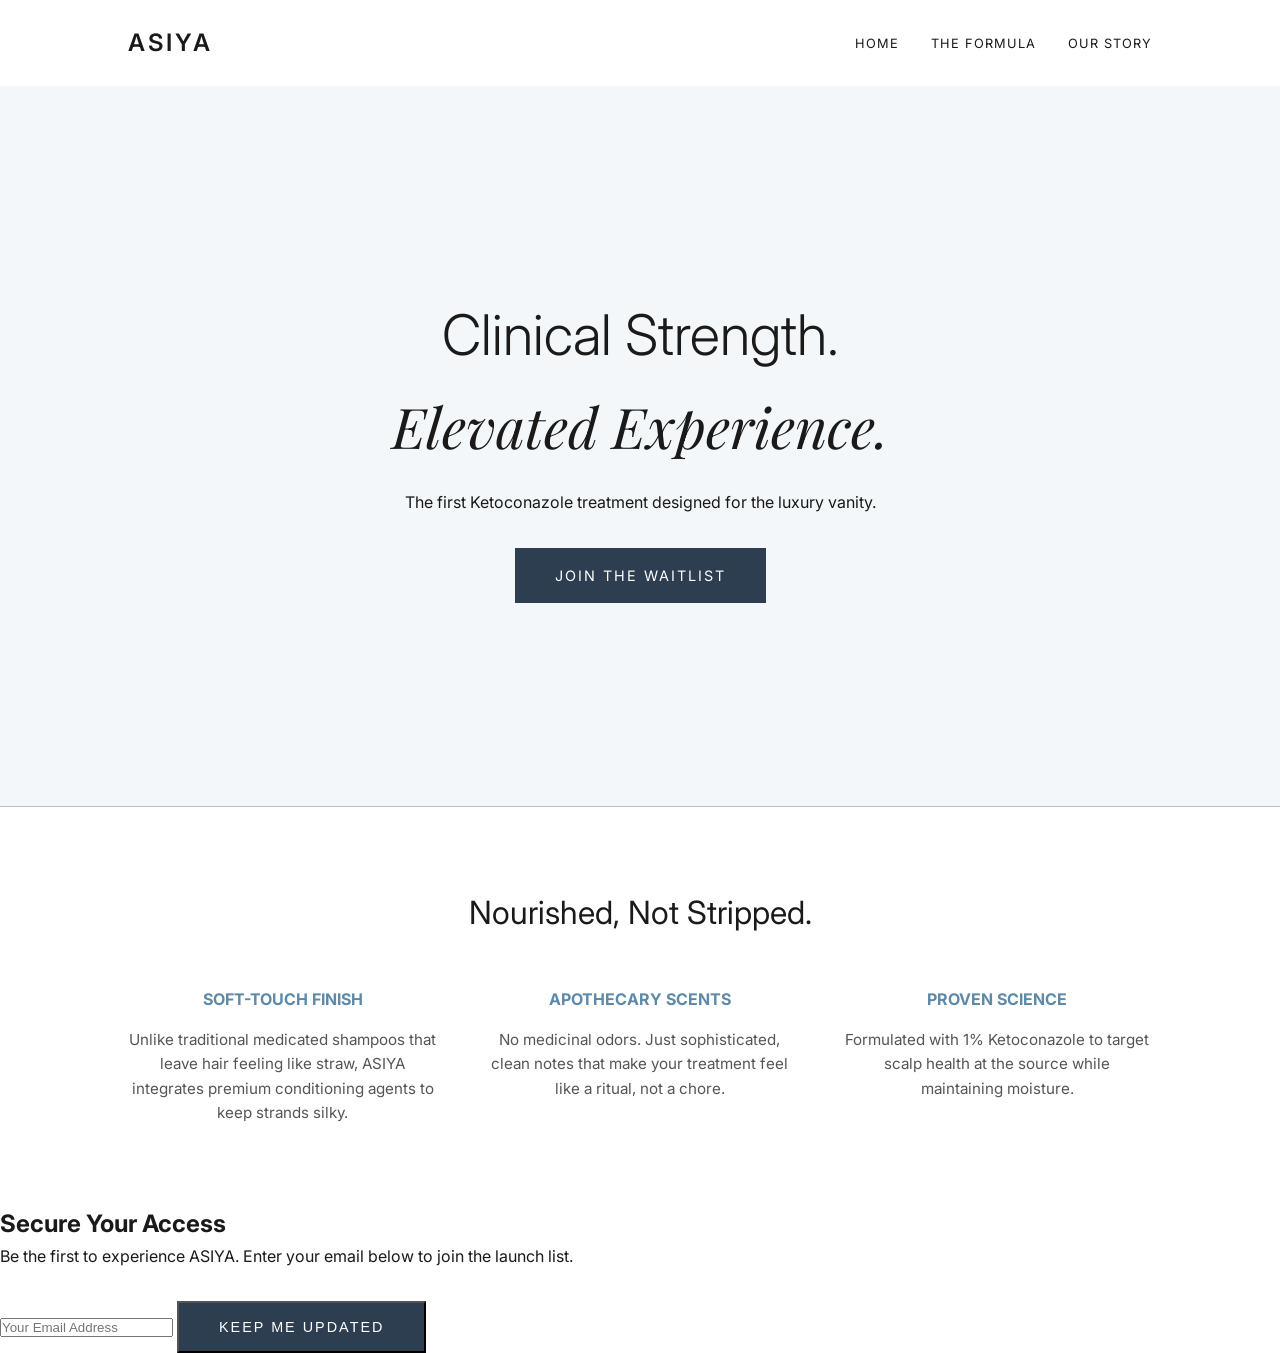
==== index.html @ 6ff74d75 "Update index.html" ====
<!DOCTYPE html>
<html lang="en">
<head>
    <meta charset="UTF-8">
    <meta name="viewport" content="width=device-width, initial-scale=1.0">
    <title>ASIYA | Medical Luxury Haircare</title>
    <link rel="stylesheet" href="css/style.css">
    <link rel="preconnect" href="https://fonts.googleapis.com">
    <link href="https://fonts.googleapis.com/css2?family=Inter:wght@300;400;600&family=Playfair+Display:ital,wght@1,600&display=swap" rel="stylesheet">
</head>
<body>
    <nav class="navbar">
        <div class="logo">ASIYA</div>
        <ul class="nav-links">
            <li><a href="index.html">Home</a></li>
            <li><a href="shop.html">The Formula</a></li>
            <li><a href="about.html">Our Story</a></li>
        </ul>
    </nav>

    <header class="hero">
        <div class="hero-content">
            <h1>Clinical Strength.<br><span class="italic">Elevated Experience.</span></h1>
            <p>The first Ketoconazole treatment designed for the luxury vanity.</p>
            <a href="#waitlist" class="btn">Join the Waitlist</a>
        </div>
    </header>

    <section class="value-prop">
        <div class="container">
            <h2>Nourished, Not Stripped.</h2>
            <div class="grid">
                <div class="card">
                    <h3>Soft-Touch Finish</h3>
                    <p>Unlike traditional medicated shampoos that leave hair feeling like straw, ASIYA integrates premium conditioning agents to keep strands silky.</p>
                </div>
                <div class="card">
                    <h3>Apothecary Scents</h3>
                    <p>No medicinal odors. Just sophisticated, clean notes that make your treatment feel like a ritual, not a chore.</p>
                </div>
                <div class="card">
                    <h3>Proven Science</h3>
                    <p>Formulated with 1% Ketoconazole to target scalp health at the source while maintaining moisture.</p>
                </div>
            </div>
        </div>
    </section>

    <section id="waitlist" class="waitlist-section">
        <div class="container">
            <h2>Secure Your Access</h2>
            <p>Be the first to experience ASIYA. Enter your email below to join the launch list.</p>
            <!-- Formspree: Create a free account at formspree.io and replace the ID below -->
            <form action="https://formspree.io/f/your-id-here" method="POST" class="waitlist-form">
                <input type="email" name="email" placeholder="Your Email Address" required>
                <button type="submit" class="btn">Keep Me Updated</button>
            </form>
        </div>
    </section>

    <script src="js/main.js"></script>
</body>
</html>
---- css/style.css ----
:root {
    --white: #FFFFFF;
    --ice-blue: #F4F7F9;
    --slate-blue: #2C3E50;
    --silver: #C0C0C0;
    --accent-blue: #5D8AA8;
    --text-main: #1A1A1A;
}

* {
    margin: 0;
    padding: 0;
    box-sizing: border-box;
}

body {
    font-family: 'Inter', sans-serif;
    color: var(--text-main);
    line-height: 1.6;
    background-color: var(--white);
}

.italic {
    font-family: 'Playfair Display', serif;
    font-style: italic;
}

/* Navbar */
.navbar {
    display: flex;
    justify-content: space-between;
    align-items: center;
    padding: 1.5rem 10%;
    background: var(--white);
    border-bottom: 1px solid var(--ice-blue);
    position: sticky;
    top: 0;
    z-index: 1000;
}

.logo {
    font-size: 1.5rem;
    font-weight: 600;
    letter-spacing: 3px;
}

.nav-links {
    list-style: none;
    display: flex;
    gap: 2rem;
}

.nav-links a {
    text-decoration: none;
    color: var(--text-main);
    text-transform: uppercase;
    font-size: 0.8rem;
    letter-spacing: 1px;
}

/* Hero Section */
.hero {
    height: 80vh;
    background-color: var(--ice-blue);
    display: flex;
    align-items: center;
    justify-content: center;
    text-align: center;
    border-bottom: 1px solid var(--silver);
}

.hero h1 {
    font-size: 3.5rem;
    font-weight: 300;
    margin-bottom: 1rem;
}

.btn {
    display: inline-block;
    padding: 1rem 2.5rem;
    background: var(--slate-blue);
    color: var(--white);
    text-decoration: none;
    margin-top: 2rem;
    text-transform: uppercase;
    font-size: 0.9rem;
    letter-spacing: 2px;
    transition: 0.3s ease;
}

.btn:hover {
    background: var(--accent-blue);
}

/* Value Prop Section */
.value-prop {
    padding: 5rem 10%;
    text-align: center;
}

.value-prop h2 {
    font-size: 2rem;
    margin-bottom: 3rem;
    font-weight: 400;
}

.grid {
    display: grid;
    grid-template-columns: repeat(auto-fit, minmax(250px, 1fr));
    gap: 3rem;
}

.card h3 {
    margin-bottom: 1rem;
    color: var(--accent-blue);
    text-transform: uppercase;
    font-size: 1rem;
}

.card p {
    font-size: 0.95rem;
    color: #555;
}
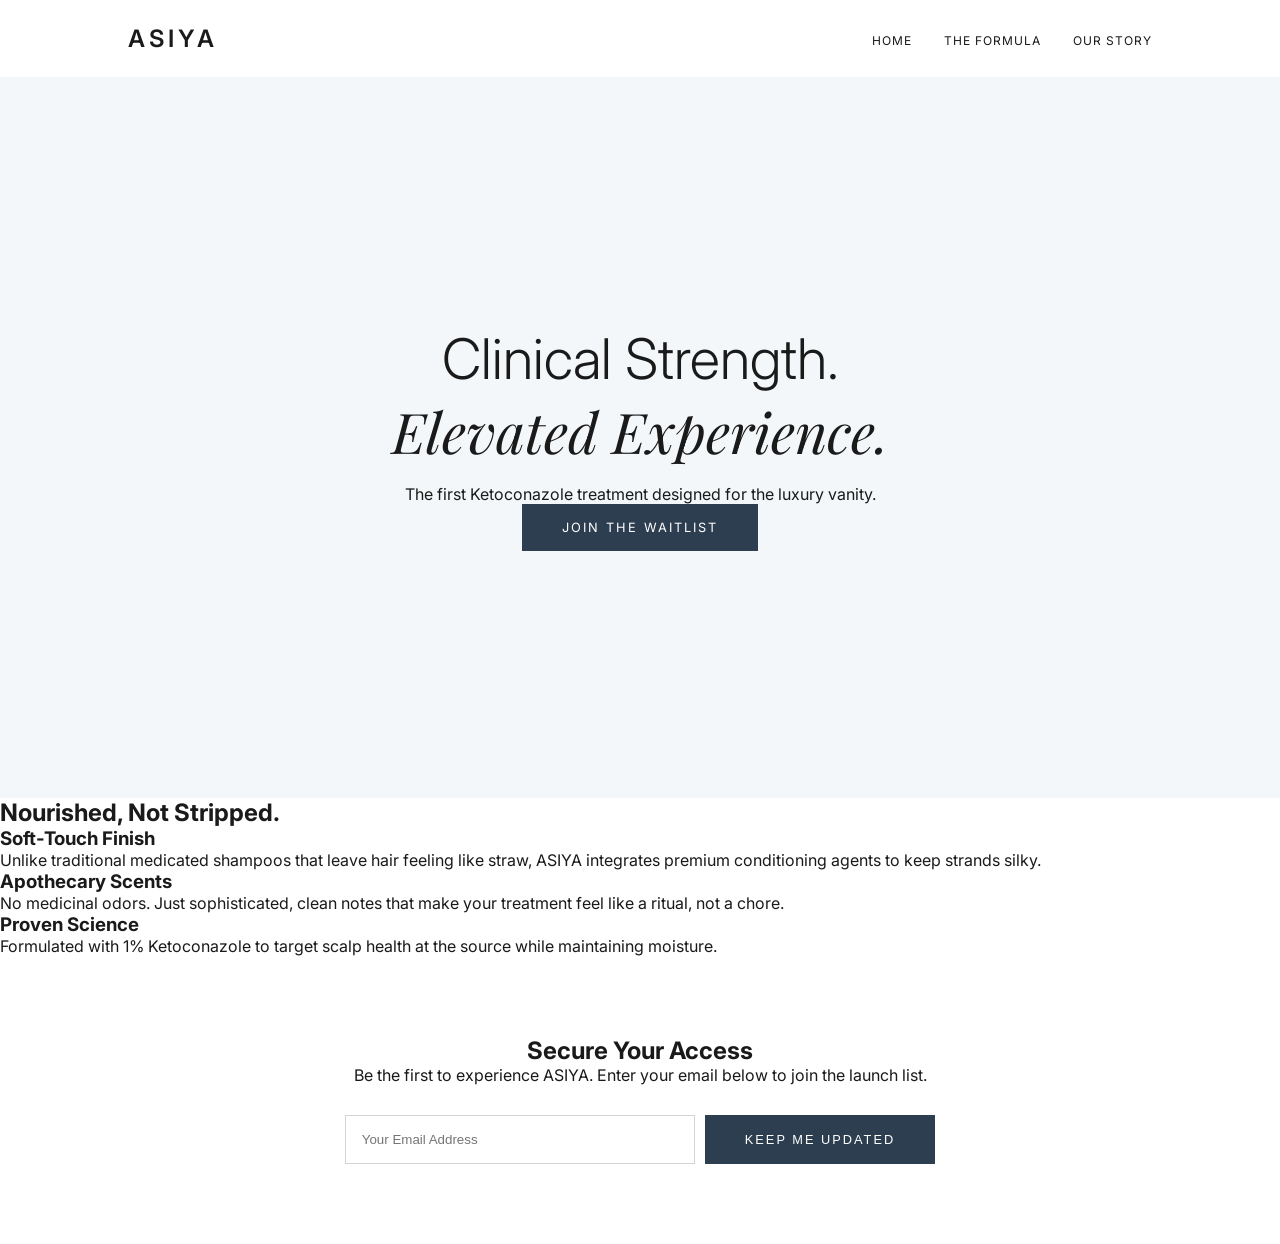
==== commit 78333691: "Update Formspree action URL in index.html" ====
--- a/index.html
+++ b/index.html
@@ -51,7 +51,7 @@
             <h2>Secure Your Access</h2>
             <p>Be the first to experience ASIYA. Enter your email below to join the launch list.</p>
             <!-- Formspree: Create a free account at formspree.io and replace the ID below -->
-            <form action="https://formspree.io/f/your-id-here" method="POST" class="waitlist-form">
+            <form action="https://formspree.io/f/xojrejgg" method="POST" class="waitlist-form">
                 <input type="email" name="email" placeholder="Your Email Address" required>
                 <button type="submit" class="btn">Keep Me Updated</button>
             </form>
--- a/css/style.css
+++ b/css/style.css
@@ -2,122 +2,45 @@
     --white: #FFFFFF;
     --ice-blue: #F4F7F9;
     --slate-blue: #2C3E50;
-    --silver: #C0C0C0;
+    --silver: #D1D5D8;
     --accent-blue: #5D8AA8;
     --text-main: #1A1A1A;
 }
 
-* {
-    margin: 0;
-    padding: 0;
-    box-sizing: border-box;
+* { margin: 0; padding: 0; box-sizing: border-box; }
+body { font-family: 'Inter', sans-serif; color: var(--text-main); scroll-behavior: smooth; }
+.italic { font-family: 'Playfair Display', serif; font-style: italic; }
+
+/* Navigation */
+.navbar {
+    display: flex; justify-content: space-between; align-items: center;
+    padding: 1.5rem 10%; background: var(--white);
+    border-bottom: 1px solid var(--ice-blue); position: sticky; top: 0; z-index: 1000;
 }
+.logo { font-size: 1.5rem; font-weight: 600; letter-spacing: 4px; }
+.nav-links { list-style: none; display: flex; gap: 2rem; }
+.nav-links a { text-decoration: none; color: var(--text-main); text-transform: uppercase; font-size: 0.75rem; letter-spacing: 1px; }
 
-body {
-    font-family: 'Inter', sans-serif;
-    color: var(--text-main);
-    line-height: 1.6;
-    background-color: var(--white);
-}
+/* Hero & General */
+.hero { height: 80vh; background-color: var(--ice-blue); display: flex; align-items: center; justify-content: center; text-align: center; }
+.hero h1 { font-size: 3.5rem; font-weight: 300; margin-bottom: 1rem; }
+.btn { display: inline-block; padding: 1rem 2.5rem; background: var(--slate-blue); color: var(--white); text-decoration: none; text-transform: uppercase; font-size: 0.8rem; letter-spacing: 2px; border: none; cursor: pointer; transition: 0.3s; }
+.btn:hover { background: var(--accent-blue); }
 
-.italic {
-    font-family: 'Playfair Display', serif;
-    font-style: italic;
-}
+/* Waitlist Form */
+.waitlist-section { padding: 80px 10%; text-align: center; background: var(--white); }
+.waitlist-form { margin-top: 30px; display: flex; justify-content: center; gap: 10px; }
+.waitlist-form input { padding: 1rem; width: 350px; border: 1px solid var(--silver); }
 
-/* Navbar */
-.navbar {
-    display: flex;
-    justify-content: space-between;
-    align-items: center;
-    padding: 1.5rem 10%;
-    background: var(--white);
-    border-bottom: 1px solid var(--ice-blue);
-    position: sticky;
-    top: 0;
-    z-index: 1000;
-}
+/* Product Page Layout */
+.product-grid { display: grid; grid-template-columns: 1fr 1fr; height: 90vh; align-items: center; }
+.apothecary-box { background: var(--ice-blue); height: 100%; display: flex; align-items: center; justify-content: center; color: var(--accent-blue); text-transform: uppercase; letter-spacing: 2px; font-size: 0.7rem; padding: 20px; text-align: center; border-right: 1px solid var(--silver); }
+.product-details { padding: 10%; }
+.eyebrow { color: var(--accent-blue); text-transform: uppercase; font-size: 0.7rem; letter-spacing: 2px; }
+.formula-type { margin: 10px 0; font-style: italic; color: #666; }
+.specs { list-style: none; margin: 30px 0; }
+.specs li { margin-bottom: 10px; font-weight: 300; }
 
-.logo {
-    font-size: 1.5rem;
-    font-weight: 600;
-    letter-spacing: 3px;
-}
-
-.nav-links {
-    list-style: none;
-    display: flex;
-    gap: 2rem;
-}
-
-.nav-links a {
-    text-decoration: none;
-    color: var(--text-main);
-    text-transform: uppercase;
-    font-size: 0.8rem;
-    letter-spacing: 1px;
-}
-
-/* Hero Section */
-.hero {
-    height: 80vh;
-    background-color: var(--ice-blue);
-    display: flex;
-    align-items: center;
-    justify-content: center;
-    text-align: center;
-    border-bottom: 1px solid var(--silver);
-}
-
-.hero h1 {
-    font-size: 3.5rem;
-    font-weight: 300;
-    margin-bottom: 1rem;
-}
-
-.btn {
-    display: inline-block;
-    padding: 1rem 2.5rem;
-    background: var(--slate-blue);
-    color: var(--white);
-    text-decoration: none;
-    margin-top: 2rem;
-    text-transform: uppercase;
-    font-size: 0.9rem;
-    letter-spacing: 2px;
-    transition: 0.3s ease;
-}
-
-.btn:hover {
-    background: var(--accent-blue);
-}
-
-/* Value Prop Section */
-.value-prop {
-    padding: 5rem 10%;
-    text-align: center;
-}
-
-.value-prop h2 {
-    font-size: 2rem;
-    margin-bottom: 3rem;
-    font-weight: 400;
-}
-
-.grid {
-    display: grid;
-    grid-template-columns: repeat(auto-fit, minmax(250px, 1fr));
-    gap: 3rem;
-}
-
-.card h3 {
-    margin-bottom: 1rem;
-    color: var(--accent-blue);
-    text-transform: uppercase;
-    font-size: 1rem;
-}
-
-.card p {
-    font-size: 0.95rem;
-    color: #555;
-}
+/* About Page */
+.about-content { padding: 100px 20%; text-align: center; line-height: 2; }
+.text-container h2 { margin-bottom: 40px; font-weight: 400; font-size: 2rem; }
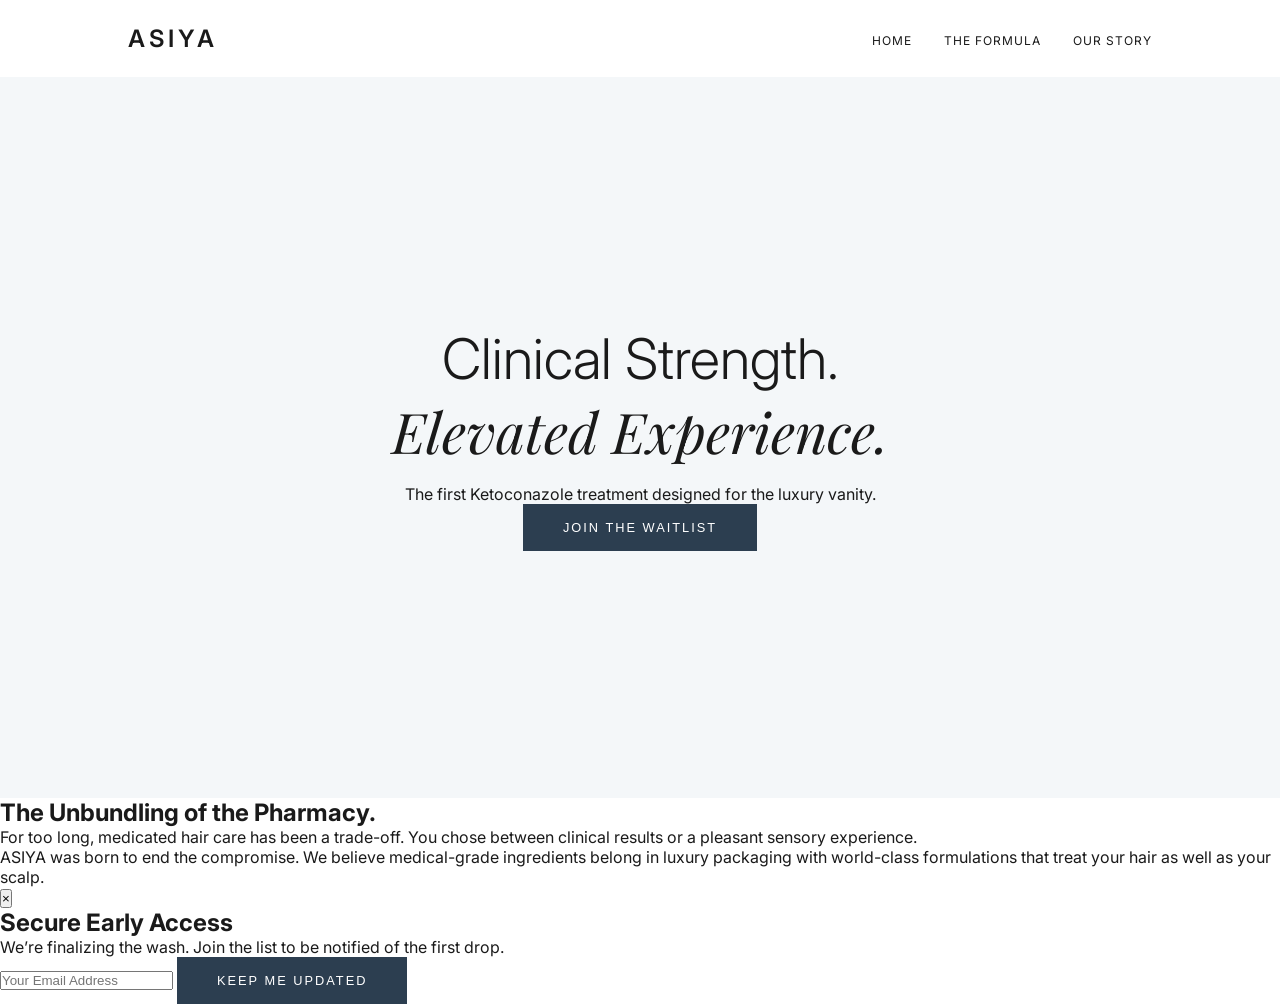
==== commit c5ee3fbf: "Update waitlist link to button and add integrated form Replaced the waitlist link with a button and " ====
--- a/index.html
+++ b/index.html
@@ -22,39 +22,31 @@
         <div class="hero-content">
             <h1>Clinical Strength.<br><span class="italic">Elevated Experience.</span></h1>
             <p>The first Ketoconazole treatment designed for the luxury vanity.</p>
-            <a href="#waitlist" class="btn">Join the Waitlist</a>
+            <button class="btn" id="openWaitlist">Join the Waitlist</button>
         </div>
     </header>
 
-    <section class="value-prop">
-        <div class="container">
-            <h2>Nourished, Not Stripped.</h2>
-            <div class="grid">
-                <div class="card">
-                    <h3>Soft-Touch Finish</h3>
-                    <p>Unlike traditional medicated shampoos that leave hair feeling like straw, ASIYA integrates premium conditioning agents to keep strands silky.</p>
-                </div>
-                <div class="card">
-                    <h3>Apothecary Scents</h3>
-                    <p>No medicinal odors. Just sophisticated, clean notes that make your treatment feel like a ritual, not a chore.</p>
-                </div>
-                <div class="card">
-                    <h3>Proven Science</h3>
-                    <p>Formulated with 1% Ketoconazole to target scalp health at the source while maintaining moisture.</p>
-                </div>
-            </div>
+    <section class="home-philosophy">
+        <div class="content-narrow text-center">
+            <h2>The Unbundling of the Pharmacy.</h2>
+            <p>For too long, medicated hair care has been a trade-off. You chose between clinical results or a pleasant sensory experience.</p>
+            <p>ASIYA was born to end the compromise. We believe medical-grade ingredients belong in luxury packaging with world-class formulations that treat your hair as well as your scalp.</p>
         </div>
     </section>
 
-    <section id="waitlist" class="waitlist-section">
-        <div class="container">
-            <h2>Secure Your Access</h2>
-            <p>Be the first to experience ASIYA. Enter your email below to join the launch list.</p>
-            <!-- Formspree: Create a free account at formspree.io and replace the ID below -->
-            <form action="https://formspree.io/f/xojrejgg" method="POST" class="waitlist-form">
-                <input type="email" name="email" placeholder="Your Email Address" required>
-                <button type="submit" class="btn">Keep Me Updated</button>
-            </form>
+    <!-- The Integrated Waitlist Form (Hidden by default) -->
+    <section id="waitlistForm" class="waitlist-integrated hidden">
+        <div class="container-narrow">
+            <div class="form-wrapper">
+                <button class="close-form" id="closeWaitlist">&times;</button>
+                <h2>Secure Early Access</h2>
+                <p>We’re finalizing the wash. Join the list to be notified of the first drop.</p>
+                <!-- Formspree ID goes here -->
+                <form action="https://formspree.io/f/your-id-here" method="POST" class="standard-form">
+                    <input type="email" name="email" placeholder="Your Email Address" required>
+                    <button type="submit" class="btn btn-full">Keep Me Updated</button>
+                </form>
+            </div>
         </div>
     </section>
 
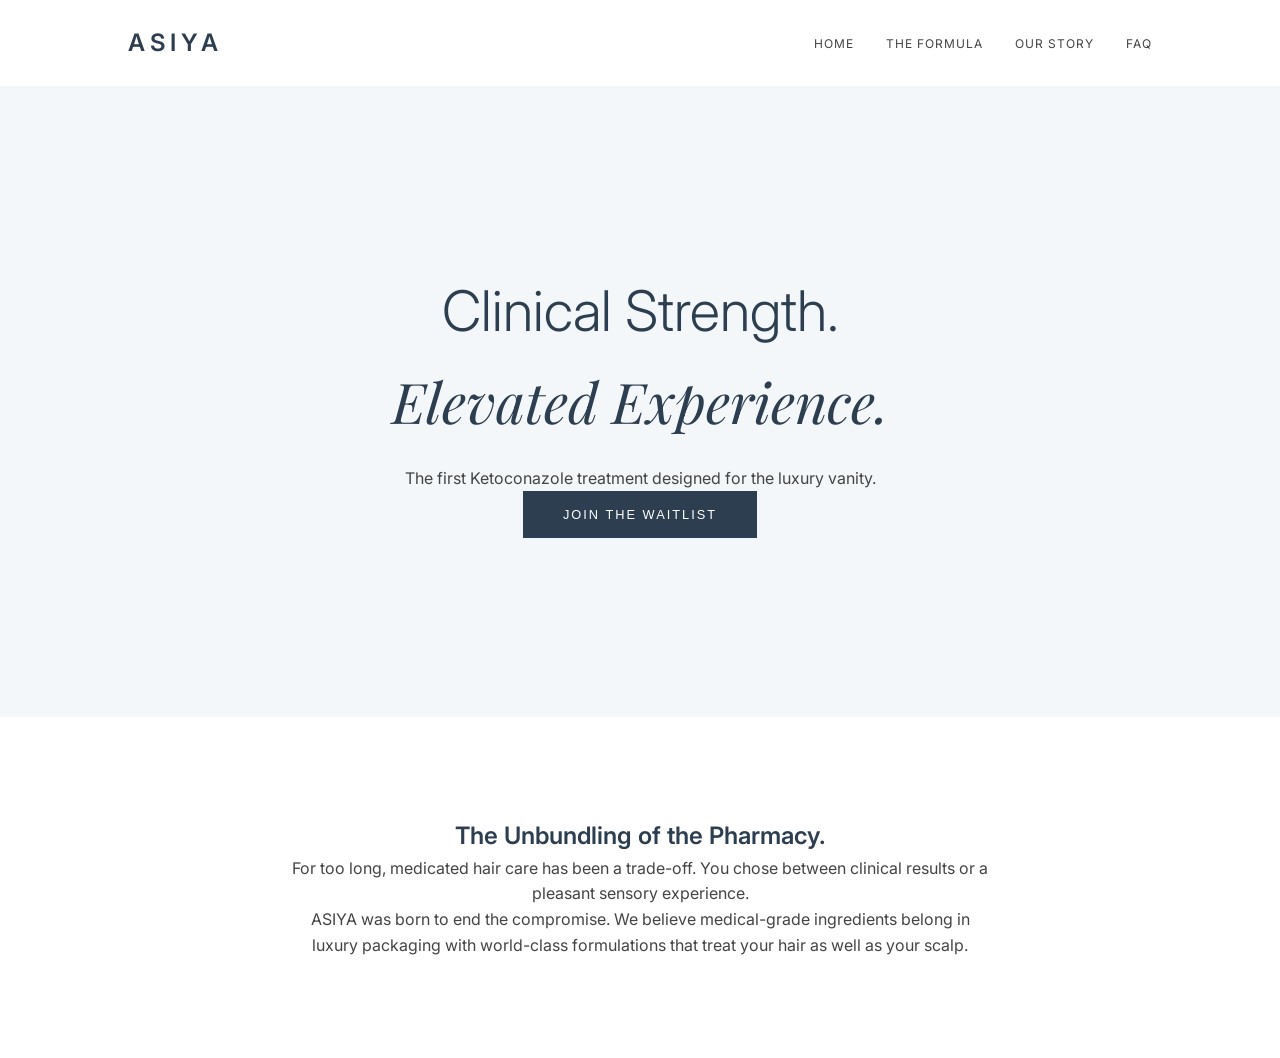
==== commit ccc8d856: "Fix broken image path, add missing favicon and FAQ nav links - Move images:product_01.png → images/p" ====
--- a/index.html
+++ b/index.html
@@ -5,6 +5,7 @@
     <meta name="viewport" content="width=device-width, initial-scale=1.0">
     <title>ASIYA | Medical Luxury Haircare</title>
     <link rel="stylesheet" href="css/style.css">
+    <link rel="icon" type="image/x-icon" href="favicon.ico">
     <link rel="preconnect" href="https://fonts.googleapis.com">
     <link href="https://fonts.googleapis.com/css2?family=Inter:wght@300;400;600&family=Playfair+Display:ital,wght@1,600&display=swap" rel="stylesheet">
 </head>
@@ -15,6 +16,7 @@
             <li><a href="index.html">Home</a></li>
             <li><a href="shop.html">The Formula</a></li>
             <li><a href="about.html">Our Story</a></li>
+            <li><a href="faq.html">FAQ</a></li>
         </ul>
     </nav>
 
--- a/css/style.css
+++ b/css/style.css
@@ -1,46 +1,274 @@
 :root {
     --white: #FFFFFF;
     --ice-blue: #F4F7F9;
-    --slate-blue: #2C3E50;
+    --slate-blue: #2C3E50; /* Primary Brand Blue */
+    --accent-blue: #5D8AA8;
     --silver: #D1D5D8;
-    --accent-blue: #5D8AA8;
-    --text-main: #1A1A1A;
-}
-
-* { margin: 0; padding: 0; box-sizing: border-box; }
-body { font-family: 'Inter', sans-serif; color: var(--text-main); scroll-behavior: smooth; }
-.italic { font-family: 'Playfair Display', serif; font-style: italic; }
+    --text-body: #444444;
+}
+
+/* Global Reset & Base */
+* {
+    margin: 0;
+    padding: 0;
+    box-sizing: border-box;
+}
+
+body {
+    font-family: 'Inter', sans-serif;
+    color: var(--text-body);
+    line-height: 1.6;
+    background-color: var(--white);
+    overflow-x: hidden;
+}
+
+h1, h2, h3, .logo {
+    color: var(--slate-blue);
+    font-weight: 600;
+}
+
+.italic {
+    font-family: 'Playfair Display', serif;
+    font-style: italic;
+}
 
 /* Navigation */
 .navbar {
-    display: flex; justify-content: space-between; align-items: center;
-    padding: 1.5rem 10%; background: var(--white);
-    border-bottom: 1px solid var(--ice-blue); position: sticky; top: 0; z-index: 1000;
-}
-.logo { font-size: 1.5rem; font-weight: 600; letter-spacing: 4px; }
-.nav-links { list-style: none; display: flex; gap: 2rem; }
-.nav-links a { text-decoration: none; color: var(--text-main); text-transform: uppercase; font-size: 0.75rem; letter-spacing: 1px; }
-
-/* Hero & General */
-.hero { height: 80vh; background-color: var(--ice-blue); display: flex; align-items: center; justify-content: center; text-align: center; }
-.hero h1 { font-size: 3.5rem; font-weight: 300; margin-bottom: 1rem; }
-.btn { display: inline-block; padding: 1rem 2.5rem; background: var(--slate-blue); color: var(--white); text-decoration: none; text-transform: uppercase; font-size: 0.8rem; letter-spacing: 2px; border: none; cursor: pointer; transition: 0.3s; }
-.btn:hover { background: var(--accent-blue); }
-
-/* Waitlist Form */
-.waitlist-section { padding: 80px 10%; text-align: center; background: var(--white); }
-.waitlist-form { margin-top: 30px; display: flex; justify-content: center; gap: 10px; }
-.waitlist-form input { padding: 1rem; width: 350px; border: 1px solid var(--silver); }
-
-/* Product Page Layout */
-.product-grid { display: grid; grid-template-columns: 1fr 1fr; height: 90vh; align-items: center; }
-.apothecary-box { background: var(--ice-blue); height: 100%; display: flex; align-items: center; justify-content: center; color: var(--accent-blue); text-transform: uppercase; letter-spacing: 2px; font-size: 0.7rem; padding: 20px; text-align: center; border-right: 1px solid var(--silver); }
-.product-details { padding: 10%; }
-.eyebrow { color: var(--accent-blue); text-transform: uppercase; font-size: 0.7rem; letter-spacing: 2px; }
-.formula-type { margin: 10px 0; font-style: italic; color: #666; }
-.specs { list-style: none; margin: 30px 0; }
-.specs li { margin-bottom: 10px; font-weight: 300; }
-
-/* About Page */
-.about-content { padding: 100px 20%; text-align: center; line-height: 2; }
-.text-container h2 { margin-bottom: 40px; font-weight: 400; font-size: 2rem; }
+    display: flex;
+    justify-content: space-between;
+    align-items: center;
+    padding: 1.5rem 10%;
+    background: var(--white);
+    border-bottom: 1px solid var(--ice-blue);
+    position: sticky;
+    top: 0;
+    z-index: 1000;
+}
+
+.logo {
+    font-size: 1.5rem;
+    font-weight: 600;
+    letter-spacing: 5px;
+    text-decoration: none;
+    color: var(--slate-blue);
+}
+
+.nav-links {
+    list-style: none;
+    display: flex;
+    gap: 2rem;
+}
+
+.nav-links a {
+    text-decoration: none;
+    color: var(--text-body);
+    text-transform: uppercase;
+    font-size: 0.75rem;
+    letter-spacing: 1px;
+    transition: 0.3s;
+}
+
+.nav-links a:hover, .nav-links a.active {
+    color: var(--accent-blue);
+}
+
+/* Hero Section */
+.hero {
+    height: 70vh;
+    background-color: var(--ice-blue);
+    display: flex;
+    align-items: center;
+    justify-content: center;
+    text-align: center;
+    padding: 0 10%;
+}
+
+.hero h1 {
+    font-size: 3.5rem;
+    font-weight: 300;
+    margin-bottom: 1rem;
+}
+
+/* Buttons */
+.btn {
+    display: inline-block;
+    padding: 1rem 2.5rem;
+    background: var(--slate-blue);
+    color: var(--white);
+    text-decoration: none;
+    border: none;
+    cursor: pointer;
+    text-transform: uppercase;
+    font-size: 0.8rem;
+    letter-spacing: 2px;
+    transition: 0.3s ease;
+}
+
+.btn:hover {
+    background: var(--accent-blue);
+}
+
+.btn-full {
+    width: 100%;
+    text-align: center;
+}
+
+/* Product Grid (The Formula Page) */
+.product-reveal {
+    min-height: 90vh;
+    padding: 5% 0;
+}
+
+.product-grid {
+    display: grid;
+    grid-template-columns: 1fr 1fr;
+    align-items: center;
+    gap: 4rem;
+    max-width: 1200px;
+    margin: 0 auto;
+    padding: 0 5%;
+}
+
+.product-image-container {
+    text-align: center;
+}
+
+.product-image {
+    max-width: 90%;
+    height: auto;
+    filter: drop-shadow(0 10px 20px rgba(0,0,0,0.05));
+}
+
+.formula-subtitle {
+    font-family: 'Playfair Display', serif;
+    font-style: italic;
+    font-size: 1.3rem;
+    color: var(--accent-blue);
+    margin: 10px 0;
+}
+
+.label {
+    display: inline-block;
+    background: var(--ice-blue);
+    padding: 5px 12px;
+    font-size: 0.7rem;
+    letter-spacing: 1px;
+    text-transform: uppercase;
+    margin-bottom: 1rem;
+}
+
+/* Specs List */
+.specs {
+    list-style: none;
+    margin: 2rem 0;
+}
+
+.specs li {
+    margin-bottom: 12px;
+    display: flex;
+    align-items: center;
+}
+
+.check {
+    color: var(--accent-blue);
+    margin-right: 12px;
+    font-weight: bold;
+}
+
+/* Waitlist UI */
+.waitlist-integrated {
+    margin-top: 20px;
+    padding: 25px;
+    background: var(--ice-blue);
+    border: 1px solid var(--silver);
+    border-radius: 4px;
+    position: relative;
+}
+
+.hidden { display: none; }
+
+.standard-form {
+    display: flex;
+    gap: 10px;
+}
+
+.standard-form input {
+    flex-grow: 1;
+    padding: 12px;
+    border: 1px solid var(--silver);
+    font-family: inherit;
+}
+
+.close-form {
+    position: absolute;
+    top: 5px;
+    right: 10px;
+    background: none;
+    border: none;
+    font-size: 1.5rem;
+    cursor: pointer;
+    color: var(--silver);
+}
+
+/* About / Story Styling */
+.about-content, .home-philosophy {
+    padding: 100px 10%;
+    text-align: center;
+}
+
+.content-narrow {
+    max-width: 700px;
+    margin: 0 auto;
+}
+
+.story-block {
+    margin-bottom: 60px;
+}
+
+/* Responsive */
+@media (max-width: 768px) {
+    .product-grid {
+        grid-template-columns: 1fr;
+        text-align: center;
+    }
+    .hero h1 {
+        font-size: 2.5rem;
+    }
+    .standard-form {
+        flex-direction: column;
+    }
+}
+/* FAQ Specific Styling */
+.faq-container {
+    text-align: left;
+    margin-top: 50px;
+}
+
+.faq-item {
+    margin-bottom: 40px;
+    border-bottom: 1px solid var(--ice-blue);
+    padding-bottom: 20px;
+}
+
+.faq-item h3 {
+    font-size: 1.1rem;
+    margin-bottom: 10px;
+    color: var(--slate-blue);
+}
+
+.faq-item p {
+    font-size: 0.95rem;
+    color: var(--text-body);
+    line-height: 1.8;
+}
+
+.cta-block {
+    margin-top: 60px;
+    padding: 40px;
+    background-color: var(--ice-blue);
+}
+
+.cta-block p {
+    margin-bottom: 20px;
+    font-weight: 600;
+}
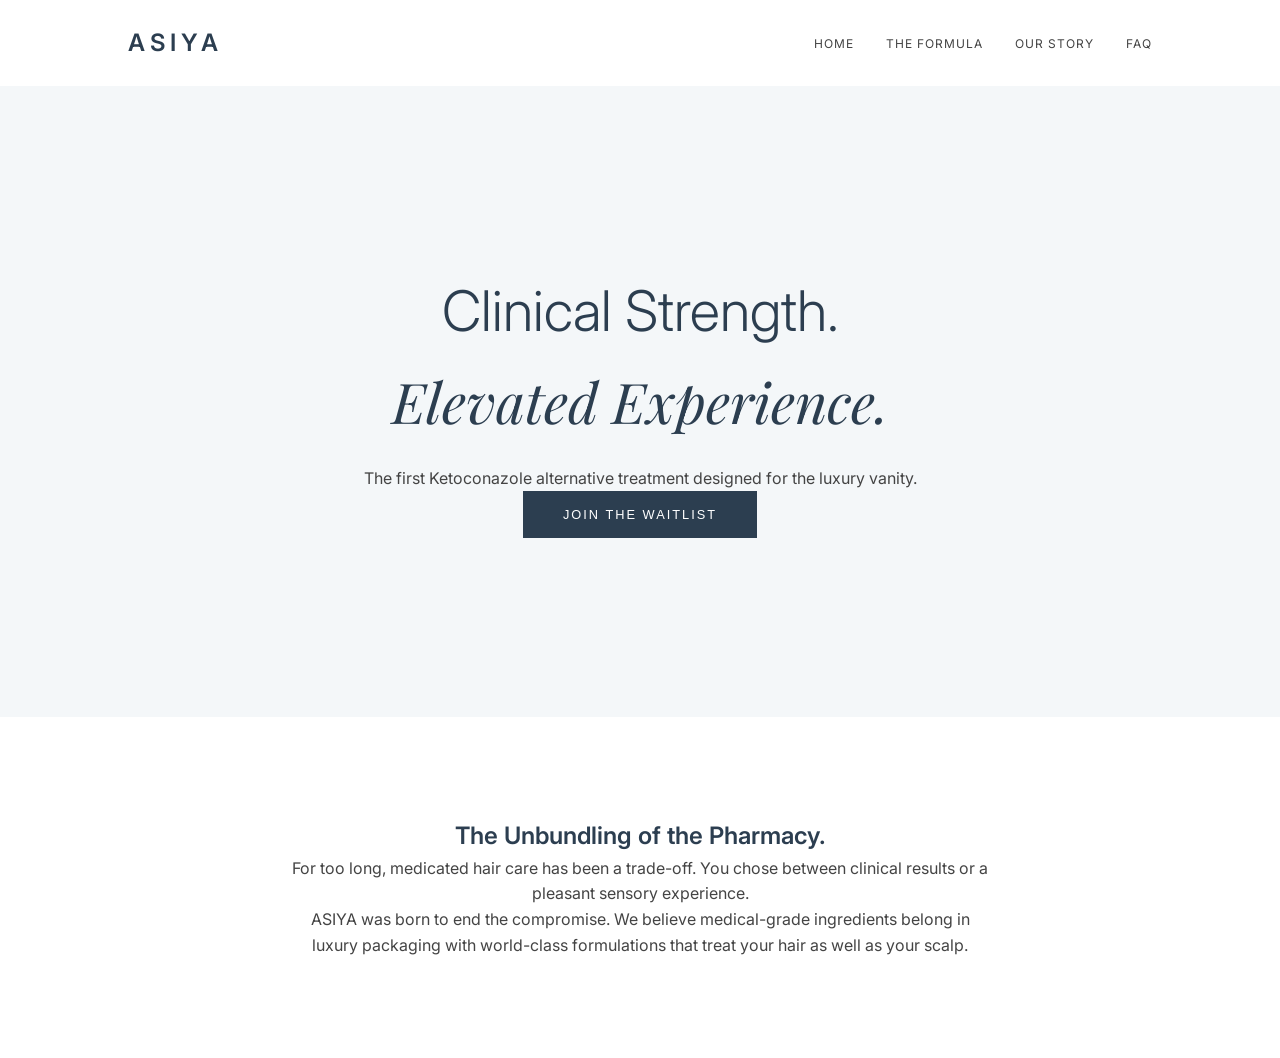
==== commit 5eac8f22: "Update index.html" ====
--- a/index.html
+++ b/index.html
@@ -12,7 +12,10 @@
 <body>
     <nav class="navbar">
         <div class="logo">ASIYA</div>
-        <ul class="nav-links">
+        <button class="hamburger" id="hamburger" aria-label="Toggle menu">
+            <span></span><span></span><span></span>
+        </button>
+        <ul class="nav-links" id="navLinks">
             <li><a href="index.html">Home</a></li>
             <li><a href="shop.html">The Formula</a></li>
             <li><a href="about.html">Our Story</a></li>
@@ -23,7 +26,7 @@
     <header class="hero">
         <div class="hero-content">
             <h1>Clinical Strength.<br><span class="italic">Elevated Experience.</span></h1>
-            <p>The first Ketoconazole treatment designed for the luxury vanity.</p>
+            <p>The first Ketoconazole alternative treatment designed for the luxury vanity.</p>
             <button class="btn" id="openWaitlist">Join the Waitlist</button>
         </div>
     </header>
@@ -36,21 +39,18 @@
         </div>
     </section>
 
-    <!-- The Integrated Waitlist Form (Hidden by default) -->
-    <section id="waitlistForm" class="waitlist-integrated hidden">
-        <div class="container-narrow">
-            <div class="form-wrapper">
-                <button class="close-form" id="closeWaitlist">&times;</button>
-                <h2>Secure Early Access</h2>
-                <p>We’re finalizing the wash. Join the list to be notified of the first drop.</p>
-                <!-- Formspree ID goes here -->
-                <form action="https://formspree.io/f/your-id-here" method="POST" class="standard-form">
-                    <input type="email" name="email" placeholder="Your Email Address" required>
-                    <button type="submit" class="btn btn-full">Keep Me Updated</button>
-                </form>
-            </div>
+    <!-- Waitlist Modal Overlay -->
+    <div id="waitlistForm" class="waitlist-modal hidden">
+        <div class="form-wrapper">
+            <button class="close-form" id="closeWaitlist">&times;</button>
+            <h2>Secure Early Access</h2>
+            <p>We’re finalizing the wash. Join the list to be notified of the first drop.</p>
+            <form action="https://formspree.io/f/xojrejggx" method="POST" class="standard-form">
+                <input type="email" name="email" placeholder="Your Email Address" required>
+                <button type="submit" class="btn btn-full">Keep Me Updated</button>
+            </form>
         </div>
-    </section>
+    </div>
 
     <script src="js/main.js"></script>
 </body>
--- a/css/style.css
+++ b/css/style.css
@@ -70,6 +70,24 @@
 
 .nav-links a:hover, .nav-links a.active {
     color: var(--accent-blue);
+}
+
+.hamburger {
+    display: none;
+    flex-direction: column;
+    gap: 5px;
+    background: none;
+    border: none;
+    cursor: pointer;
+    padding: 4px;
+}
+
+.hamburger span {
+    display: block;
+    width: 24px;
+    height: 2px;
+    background: var(--slate-blue);
+    transition: 0.3s;
 }
 
 /* Hero Section */
@@ -175,7 +193,7 @@
     font-weight: bold;
 }
 
-/* Waitlist UI */
+/* Waitlist UI — inline (Formula page) */
 .waitlist-integrated {
     margin-top: 20px;
     padding: 25px;
@@ -183,6 +201,35 @@
     border: 1px solid var(--silver);
     border-radius: 4px;
     position: relative;
+}
+
+/* Waitlist UI — modal overlay (Home page) */
+.waitlist-modal {
+    position: fixed;
+    inset: 0;
+    background: rgba(44, 62, 80, 0.6);
+    display: flex;
+    align-items: center;
+    justify-content: center;
+    z-index: 2000;
+    padding: 1rem;
+}
+
+.waitlist-modal .form-wrapper {
+    background: var(--white);
+    padding: 3rem;
+    max-width: 480px;
+    width: 100%;
+    position: relative;
+}
+
+.waitlist-modal h2 {
+    margin-bottom: 0.5rem;
+}
+
+.waitlist-modal p {
+    margin-bottom: 1.5rem;
+    color: var(--text-body);
 }
 
 .hidden { display: none; }
@@ -216,6 +263,21 @@
     text-align: center;
 }
 
+.elaborate-story {
+    padding: 80px 10%;
+}
+
+.divider-line {
+    border: none;
+    border-top: 1px solid var(--silver);
+    margin: 60px auto;
+    max-width: 700px;
+}
+
+.text-right {
+    text-align: right;
+}
+
 .content-narrow {
     max-width: 700px;
     margin: 0 auto;
@@ -225,17 +287,108 @@
     margin-bottom: 60px;
 }
 
-/* Responsive */
+/* Responsive — Tablet & Mobile */
 @media (max-width: 768px) {
+    /* Nav: show hamburger, hide links by default */
+    .hamburger {
+        display: flex;
+    }
+
+    .nav-links {
+        display: none;
+        flex-direction: column;
+        position: absolute;
+        top: 100%;
+        left: 0;
+        right: 0;
+        background: var(--white);
+        border-bottom: 1px solid var(--ice-blue);
+        padding: 1.5rem 10%;
+        gap: 1.5rem;
+        z-index: 999;
+    }
+
+    .nav-links.open {
+        display: flex;
+    }
+
+    .navbar {
+        padding: 1.2rem 6%;
+    }
+
+    /* Hero */
+    .hero {
+        height: auto;
+        min-height: 60vh;
+        padding: 4rem 6%;
+    }
+
+    .hero h1 {
+        font-size: 2.4rem;
+    }
+
+    /* Sections */
+    .about-content,
+    .home-philosophy {
+        padding: 60px 6%;
+    }
+
+    .elaborate-story {
+        padding: 60px 6%;
+    }
+
+    .text-right {
+        text-align: left;
+    }
+
+    /* Product grid */
     .product-grid {
         grid-template-columns: 1fr;
         text-align: center;
-    }
-    .hero h1 {
-        font-size: 2.5rem;
-    }
+        gap: 2.5rem;
+    }
+
+    .specs li {
+        justify-content: center;
+    }
+
+    /* Form */
     .standard-form {
         flex-direction: column;
+    }
+
+    /* Modal */
+    .waitlist-modal .form-wrapper {
+        padding: 2rem 1.5rem;
+    }
+
+    /* FAQ */
+    .cta-block {
+        padding: 30px 20px;
+    }
+}
+
+/* Responsive — Small phones */
+@media (max-width: 480px) {
+    .navbar {
+        padding: 1rem 5%;
+    }
+
+    .hero h1 {
+        font-size: 1.9rem;
+    }
+
+    .hero p {
+        font-size: 0.9rem;
+    }
+
+    .btn {
+        padding: 0.85rem 1.75rem;
+        font-size: 0.75rem;
+    }
+
+    .formula-subtitle {
+        font-size: 1.1rem;
     }
 }
 /* FAQ Specific Styling */
